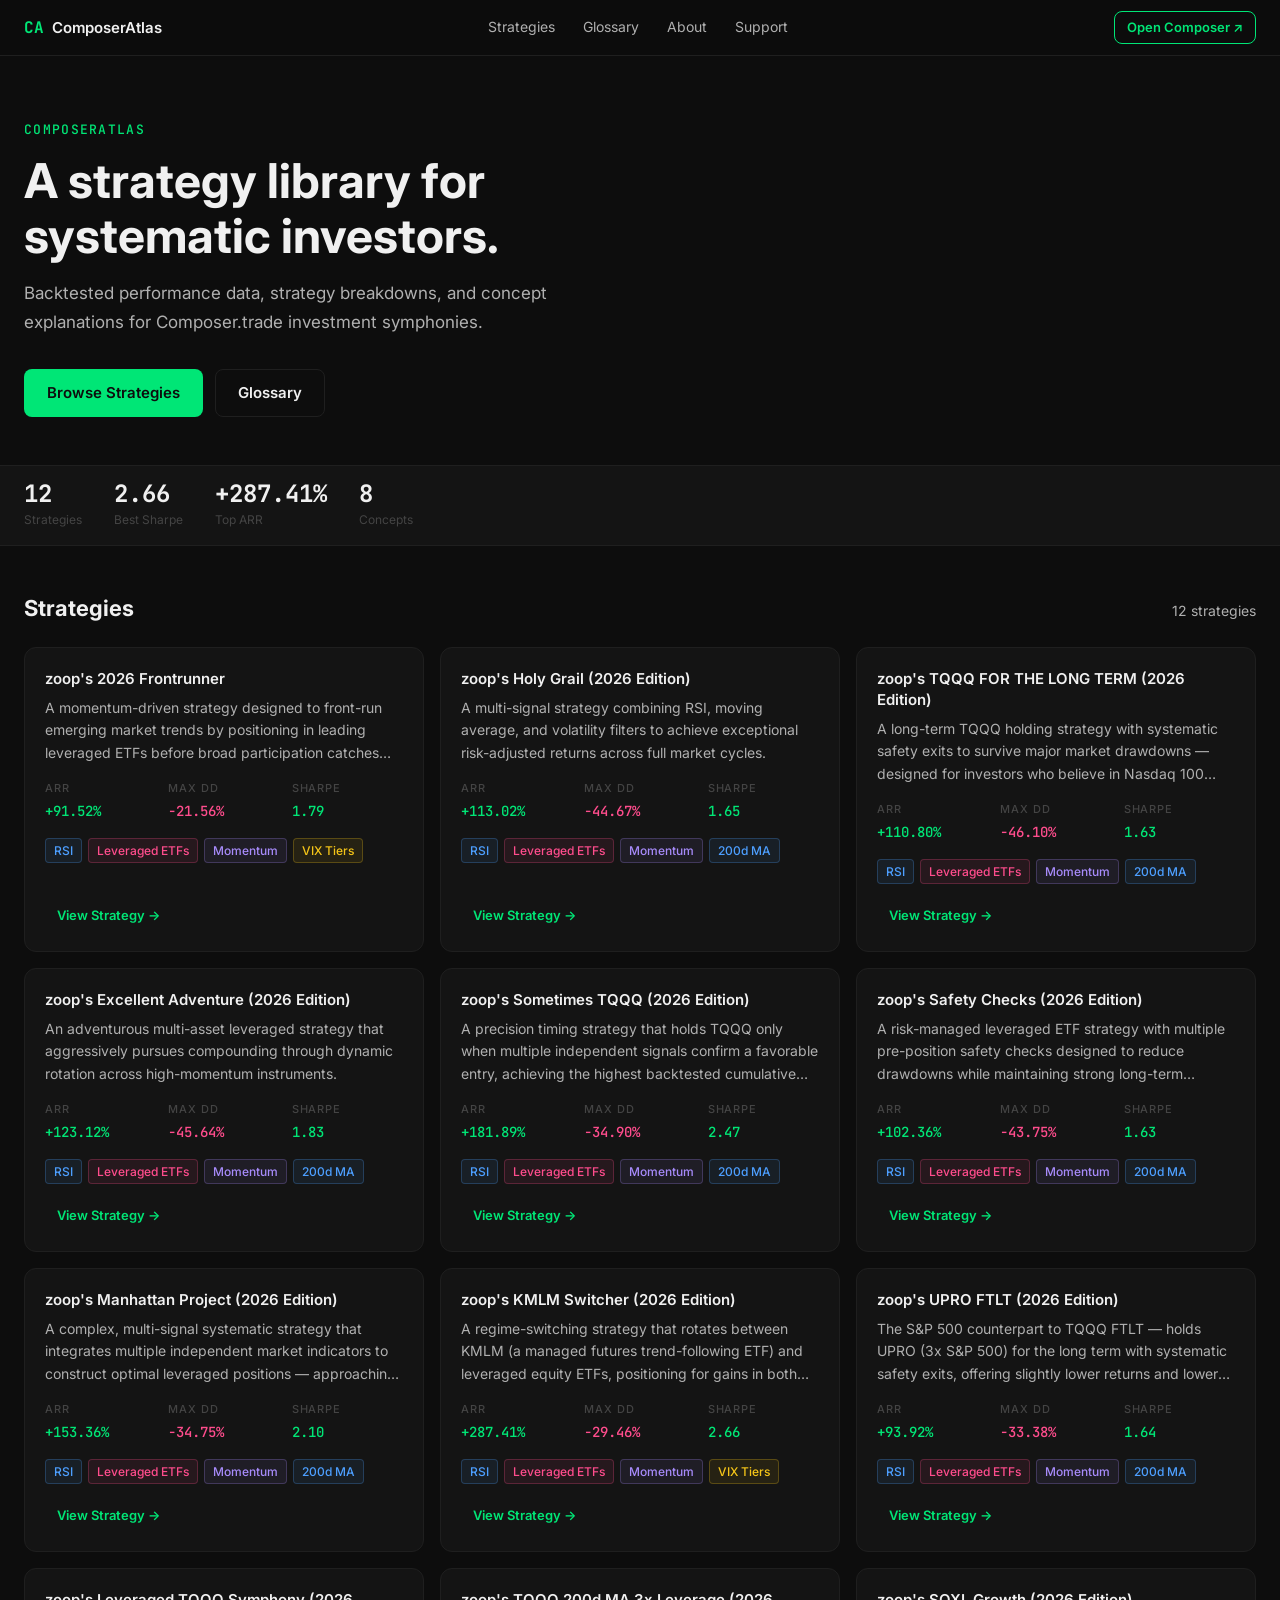
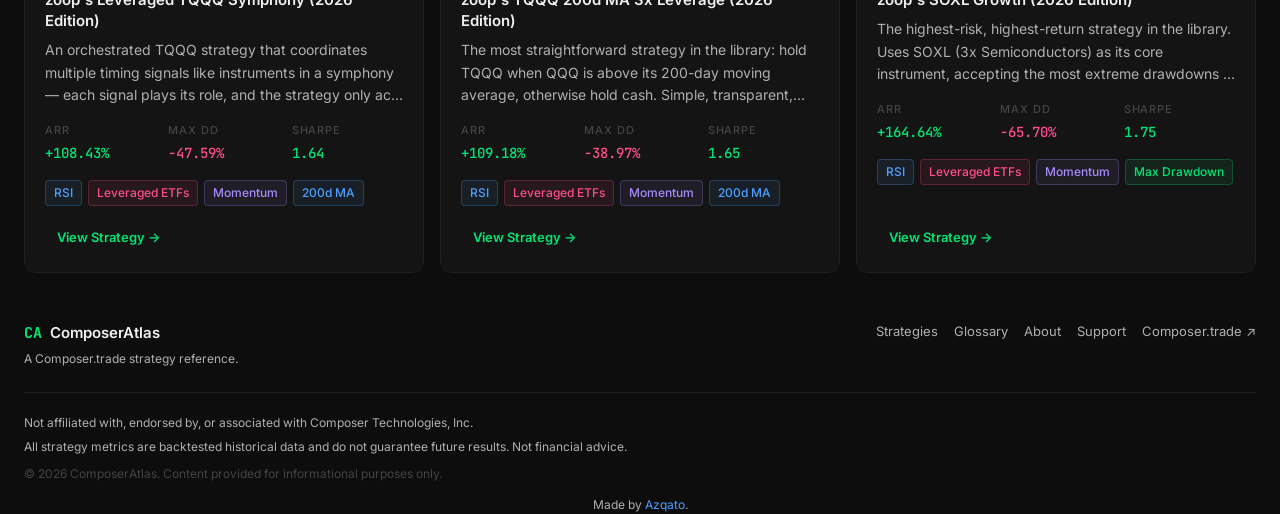
==== index.html @ 972b8866 "feat: initial launch -- ComposerAtlas v1.1.1 Full vanilla HTML/CSS/JS static site with 12 strategy b" ====
<!doctype html>
<html lang="en">
<head>
  <meta charset="UTF-8">
  <meta name="viewport" content="width=device-width, initial-scale=1.0">
  <meta name="description" content="A curated strategy library and education hub for Composer.trade systematic investing strategies.">
  <title>ComposerAtlas — Systematic Strategy Library</title>
  <link rel="icon" href="favicon.svg" type="image/svg+xml">
  <link rel="stylesheet" href="css/main.css">
</head>
<body>
  <nav class="nav" id="nav-root"></nav>

  <div class="page">
    <!-- Hero -->
    <section class="hero">
      <div class="container">
        <p class="hero-eyebrow">ComposerAtlas</p>
        <h1 class="hero-title">A strategy library for systematic investors.</h1>
        <p class="hero-desc">Backtested performance data, strategy breakdowns, and concept explanations for Composer.trade investment symphonies.</p>
        <div class="hero-actions">
          <a href="#strategies" class="btn btn-green btn-lg">Browse Strategies</a>
          <a id="hero-glossary-link" href="glossary/" class="btn btn-outline btn-lg">Glossary</a>
        </div>
      </div>
    </section>

    <!-- Stats bar -->
    <section class="stats-bar">
      <div class="container">
        <div class="stats-inner" id="stats-inner">
          <div>
            <p class="stat-value" id="stat-count">—</p>
            <p class="stat-label">Strategies</p>
          </div>
          <div>
            <p class="stat-value text-green" id="stat-sharpe">—</p>
            <p class="stat-label">Best Sharpe</p>
          </div>
          <div>
            <p class="stat-value text-green" id="stat-arr">—</p>
            <p class="stat-label">Top ARR</p>
          </div>
          <div>
            <p class="stat-value" id="stat-concepts">—</p>
            <p class="stat-label">Concepts</p>
          </div>
        </div>
      </div>
    </section>

    <!-- Strategy grid -->
    <section id="strategies" style="padding: 48px 0">
      <div class="container">
        <div class="section-header">
          <h2>Strategies</h2>
          <span class="section-count" id="strategy-count"></span>
        </div>
        <div class="grid-3" id="strategy-grid">
          <div class="loading"><div class="spinner"></div></div>
        </div>
      </div>
    </section>
  </div>

  <footer id="footer-root"></footer>

  <script src="data/strategies.js"></script>
  <script src="data/glossary.js"></script>
  <script src="js/app.js"></script>
  <script>
    (async function () {
      const strategies = await loadStrategies();

      // Stats
      document.getElementById('stat-count').textContent = strategies.length;
      document.getElementById('stat-sharpe').textContent = Math.max(...strategies.map(s => s.sharpe_ratio)).toFixed(2);
      document.getElementById('stat-arr').textContent = formatPct(Math.max(...strategies.map(s => s.annualized_rate_of_return)));
      document.getElementById('stat-concepts').textContent = '8';

      // Strategy grid
      const grid = document.getElementById('strategy-grid');
      grid.innerHTML = strategies.map(renderStrategyCard).join('');
      document.getElementById('strategy-count').textContent = `${strategies.length} strategies`;
    })().catch(err => {
      document.getElementById('strategy-grid').innerHTML = `
        <div class="error-state" style="grid-column:1/-1">
          <h2>Could not load strategies</h2>
          <p>${err.message}</p>
        </div>`;
    });
  </script>
</body>
</html>
---- css/main.css ----
/* =============================================
   ComposerAtlas — Main Stylesheet
   Dark design system with CSS custom properties
   ============================================= */

/* Google Fonts */
@import url('https://fonts.googleapis.com/css2?family=Inter:wght@400;500;600;700&family=JetBrains+Mono:wght@400;500;700&display=swap');

/* ---- Design Tokens ---- */
:root {
  --color-bg: #0d0d0d;
  --color-surface: #141414;
  --color-surface-raised: #1a1a1a;
  --color-border: #1f1f1f;
  --color-border-hover: #2e2e2e;
  --color-primary: #f0f0f0;
  --color-secondary: #b0b0b0;
  --color-disabled: #444444;
  --color-green: #00e676;
  --color-pink: #ff4d8d;
  --color-blue: #4d9fff;
  --color-yellow: #f5c518;
  --color-purple: #a78bfa;
  --font-sans: 'Inter', system-ui, -apple-system, sans-serif;
  --font-mono: 'JetBrains Mono', 'Fira Code', monospace;
  --radius-sm: 4px;
  --radius-md: 8px;
  --radius-lg: 12px;
  --nav-height: 56px;
  --max-width: 1280px;
  --page-px: 24px;
}

/* ---- Reset ---- */
*,
*::before,
*::after {
  box-sizing: border-box;
  margin: 0;
  padding: 0;
}

html {
  font-size: 16px;
  -webkit-font-smoothing: antialiased;
  -moz-osx-font-smoothing: grayscale;
}

body {
  background: var(--color-bg);
  color: var(--color-primary);
  font-family: var(--font-sans);
  font-size: 0.9375rem;
  line-height: 1.6;
  min-height: 100vh;
  display: flex;
  flex-direction: column;
}

a {
  color: inherit;
  text-decoration: none;
}

img,
svg {
  display: block;
  max-width: 100%;
}

ul,
ol {
  list-style: none;
}

button {
  font: inherit;
  cursor: pointer;
  background: none;
  border: none;
}

@media (prefers-reduced-motion: reduce) {
  *,
  *::before,
  *::after {
    transition-duration: 0.01ms !important;
    animation-duration: 0.01ms !important;
  }
}

/* ---- Layout ---- */
.container {
  width: 100%;
  max-width: var(--max-width);
  margin: 0 auto;
  padding: 0 var(--page-px);
}

.page {
  flex: 1;
  padding-top: var(--nav-height);
}

/* ---- Typography ---- */
h1 { font-size: 2rem; font-weight: 700; line-height: 1.2; }
h2 { font-size: 1.375rem; font-weight: 700; line-height: 1.3; }
h3 { font-size: 1.125rem; font-weight: 600; line-height: 1.4; }
h4 { font-size: 0.9375rem; font-weight: 600; }

p { color: var(--color-secondary); }

.text-primary { color: var(--color-primary); }
.text-secondary { color: var(--color-secondary); }
.text-disabled { color: var(--color-disabled); }
.text-green { color: var(--color-green); }
.text-pink { color: var(--color-pink); }
.text-blue { color: var(--color-blue); }
.text-yellow { color: var(--color-yellow); }
.text-purple { color: var(--color-purple); }
.font-mono { font-family: var(--font-mono); }

.label {
  font-size: 0.6875rem;
  font-weight: 500;
  text-transform: uppercase;
  letter-spacing: 0.08em;
  color: var(--color-disabled);
}

/* ---- Navigation ---- */
.nav {
  position: fixed;
  top: 0;
  left: 0;
  right: 0;
  z-index: 100;
  height: var(--nav-height);
  background: rgba(13, 13, 13, 0.95);
  backdrop-filter: blur(8px);
  border-bottom: 1px solid var(--color-border);
}

.nav-inner {
  display: flex;
  align-items: center;
  justify-content: space-between;
  height: 100%;
  max-width: var(--max-width);
  margin: 0 auto;
  padding: 0 var(--page-px);
  gap: 16px;
}

.nav-logo {
  display: flex;
  align-items: center;
  gap: 8px;
  font-weight: 600;
  font-size: 0.9375rem;
  color: var(--color-primary);
  transition: color 0.15s;
  flex-shrink: 0;
}

.nav-logo:hover { color: var(--color-green); }

.nav-logo-mark {
  font-family: var(--font-mono);
  font-weight: 700;
  font-size: 1rem;
  color: var(--color-green);
}

.nav-logo-text {
  display: none;
}

@media (min-width: 480px) {
  .nav-logo-text { display: inline; }
}

.nav-links {
  display: none;
  align-items: center;
  gap: 4px;
}

@media (min-width: 768px) {
  .nav-links { display: flex; }
}

.nav-link {
  display: inline-flex;
  align-items: center;
  padding: 6px 12px;
  border-radius: var(--radius-md);
  font-size: 0.875rem;
  color: var(--color-secondary);
  transition: color 0.15s, background 0.15s;
}

.nav-link:hover {
  color: var(--color-primary);
  background: var(--color-surface);
}

.nav-link.active {
  color: var(--color-primary);
  background: var(--color-surface);
}

.nav-actions {
  display: flex;
  align-items: center;
  gap: 8px;
}

.nav-cta {
  display: none;
}

@media (min-width: 768px) {
  .nav-cta { display: inline-flex; }
}

.nav-hamburger {
  display: flex;
  flex-direction: column;
  justify-content: center;
  gap: 5px;
  width: 36px;
  height: 36px;
  border-radius: var(--radius-md);
  padding: 8px;
  transition: background 0.15s;
  flex-shrink: 0;
}

.nav-hamburger:hover { background: var(--color-surface); }

.nav-hamburger span {
  display: block;
  height: 1.5px;
  width: 100%;
  background: var(--color-primary);
  border-radius: 2px;
  transition: transform 0.2s, opacity 0.2s;
}

.nav-hamburger[aria-expanded="true"] span:nth-child(1) {
  transform: translateY(6.5px) rotate(45deg);
}
.nav-hamburger[aria-expanded="true"] span:nth-child(2) {
  opacity: 0;
}
.nav-hamburger[aria-expanded="true"] span:nth-child(3) {
  transform: translateY(-6.5px) rotate(-45deg);
}

@media (min-width: 768px) {
  .nav-hamburger { display: none; }
}

/* Mobile nav drawer */
.nav-mobile {
  display: none;
  flex-direction: column;
  padding: 12px 16px 16px;
  border-top: 1px solid var(--color-border);
  background: var(--color-bg);
  gap: 2px;
}

.nav-mobile.open { display: flex; }

.mobile-nav-link {
  display: block;
  padding: 10px 12px;
  border-radius: var(--radius-md);
  font-size: 0.9375rem;
  color: var(--color-secondary);
  transition: color 0.15s, background 0.15s;
}

.mobile-nav-link:hover,
.mobile-nav-link.active {
  color: var(--color-primary);
  background: var(--color-surface);
}

.mobile-nav-cta {
  margin-top: 8px;
  justify-content: center;
}

/* ---- Buttons ---- */
.btn {
  display: inline-flex;
  align-items: center;
  gap: 6px;
  padding: 8px 16px;
  border-radius: var(--radius-md);
  font-size: 0.875rem;
  font-weight: 600;
  transition: opacity 0.15s, background 0.15s, color 0.15s, border-color 0.15s;
  cursor: pointer;
  white-space: nowrap;
}

.btn-green {
  background: var(--color-green);
  color: var(--color-bg);
  border: 1px solid transparent;
}

.btn-green:hover { opacity: 0.9; }

.btn-outline {
  background: transparent;
  color: var(--color-primary);
  border: 1px solid var(--color-border);
}

.btn-outline:hover {
  border-color: var(--color-border-hover);
  background: var(--color-surface);
}

.btn-outline-green {
  background: transparent;
  color: var(--color-green);
  border: 1px solid var(--color-green);
  font-size: 0.8125rem;
  padding: 5px 12px;
}

.btn-outline-green:hover {
  background: var(--color-green);
  color: var(--color-bg);
}

.btn-sm {
  padding: 5px 12px;
  font-size: 0.8125rem;
}

.btn-lg {
  padding: 11px 22px;
  font-size: 0.9375rem;
}

/* ---- Cards ---- */
.card {
  background: var(--color-surface);
  border: 1px solid var(--color-border);
  border-radius: var(--radius-lg);
  padding: 20px;
  transition: border-color 0.15s;
  display: flex;
  flex-direction: column;
}

.card:hover { border-color: var(--color-border-hover); }

.card-title {
  font-size: 0.9375rem;
  font-weight: 600;
  color: var(--color-primary);
  line-height: 1.4;
  margin-bottom: 8px;
  transition: color 0.15s;
}

.card:hover .card-title { color: var(--color-green); }

.card-desc {
  font-size: 0.875rem;
  color: var(--color-secondary);
  line-height: 1.6;
  display: -webkit-box;
  -webkit-line-clamp: 3;
  -webkit-box-orient: vertical;
  overflow: hidden;
  margin-bottom: 16px;
}

/* Strategy card metrics row */
.card-metrics {
  display: grid;
  grid-template-columns: repeat(3, 1fr);
  gap: 12px;
  margin-bottom: 16px;
}

.card-metric-label {
  font-size: 0.6875rem;
  font-weight: 500;
  text-transform: uppercase;
  letter-spacing: 0.08em;
  color: var(--color-disabled);
  margin-bottom: 2px;
}

.card-metric-value {
  font-family: var(--font-mono);
  font-size: 0.875rem;
  font-weight: 500;
}

/* Tags row */
.card-tags {
  display: flex;
  flex-wrap: wrap;
  gap: 6px;
  margin-bottom: 16px;
  min-height: 22px;
}

.card-footer {
  margin-top: auto;
}

/* ---- Tags (GlossaryTag pills) ---- */
.tag {
  display: inline-flex;
  align-items: center;
  padding: 2px 8px;
  border-radius: 4px;
  font-size: 0.75rem;
  font-weight: 500;
  border: 1px solid;
  transition: opacity 0.15s;
  cursor: pointer;
}

.tag:hover { opacity: 0.8; }

.tag-rsi, .tag-200d-ma { background: rgba(77, 159, 255, 0.08); color: var(--color-blue); border-color: rgba(77, 159, 255, 0.25); }
.tag-momentum { background: rgba(167, 139, 250, 0.08); color: var(--color-purple); border-color: rgba(167, 139, 250, 0.25); }
.tag-vix-tiers { background: rgba(245, 197, 24, 0.08); color: var(--color-yellow); border-color: rgba(245, 197, 24, 0.25); }
.tag-leveraged-etfs { background: rgba(255, 77, 141, 0.08); color: var(--color-pink); border-color: rgba(255, 77, 141, 0.25); }
.tag-sharpe-ratio, .tag-calmar-ratio, .tag-max-drawdown { background: rgba(0, 230, 118, 0.08); color: var(--color-green); border-color: rgba(0, 230, 118, 0.25); }
.tag-default { background: var(--color-surface-raised); color: var(--color-secondary); border-color: var(--color-border-hover); }

/* Category badge (ConceptCard) */
.badge {
  display: inline-flex;
  align-items: center;
  padding: 2px 8px;
  border-radius: 4px;
  font-size: 0.75rem;
  font-weight: 500;
  border: 1px solid;
}

.badge-indicator { background: rgba(77, 159, 255, 0.1); color: var(--color-blue); border-color: rgba(77, 159, 255, 0.2); }
.badge-risk-metric { background: rgba(255, 77, 141, 0.1); color: var(--color-pink); border-color: rgba(255, 77, 141, 0.2); }
.badge-asset-class { background: rgba(245, 197, 24, 0.1); color: var(--color-yellow); border-color: rgba(245, 197, 24, 0.2); }
.badge-strategy-concept { background: rgba(167, 139, 250, 0.1); color: var(--color-purple); border-color: rgba(167, 139, 250, 0.2); }

/* ---- Metrics Table ---- */
.metrics-section {
  margin-bottom: 20px;
}

.metrics-section-label {
  font-size: 0.6875rem;
  font-weight: 500;
  text-transform: uppercase;
  letter-spacing: 0.08em;
  color: var(--color-disabled);
  margin-bottom: 8px;
}

.metrics-table {
  border: 1px solid var(--color-border);
  border-radius: var(--radius-md);
  overflow: hidden;
}

.metrics-row {
  display: flex;
  align-items: center;
  justify-content: space-between;
  padding: 10px 16px;
  border-bottom: 1px solid var(--color-border);
}

.metrics-row:last-child { border-bottom: none; }

.metrics-row dt {
  font-size: 0.875rem;
  color: var(--color-secondary);
}

.metrics-row dd {
  font-family: var(--font-mono);
  font-size: 0.875rem;
  font-weight: 500;
}

/* ---- Grid layouts ---- */
.grid-3 {
  display: grid;
  grid-template-columns: 1fr;
  gap: 16px;
}

@media (min-width: 640px) {
  .grid-3 { grid-template-columns: repeat(2, 1fr); }
}

@media (min-width: 1024px) {
  .grid-3 { grid-template-columns: repeat(3, 1fr); }
}

.grid-2 {
  display: grid;
  grid-template-columns: 1fr;
  gap: 40px;
}

@media (min-width: 1024px) {
  .grid-2 { grid-template-columns: 2fr 1fr; }
}

/* ---- Detail page layout ---- */
.detail-main { min-width: 0; }

.detail-sidebar {
  display: flex;
  flex-direction: column;
  gap: 32px;
}

@media (min-width: 1024px) {
  .detail-sidebar-sticky {
    position: sticky;
    top: calc(var(--nav-height) + 20px);
  }
}

/* ---- Compact strategy list (sidebar) ---- */
.strategy-list-compact {
  border: 1px solid var(--color-border);
  border-radius: var(--radius-md);
  overflow: hidden;
}

.strategy-list-item {
  display: flex;
  align-items: center;
  justify-content: space-between;
  gap: 12px;
  padding: 10px 12px;
  border-bottom: 1px solid var(--color-border);
  transition: background 0.15s;
  color: var(--color-secondary);
  font-size: 0.875rem;
}

.strategy-list-item:last-child { border-bottom: none; }
.strategy-list-item:hover { background: var(--color-surface-raised); color: var(--color-primary); }

.strategy-list-item .arr {
  font-family: var(--font-mono);
  font-size: 0.8125rem;
  font-weight: 500;
  flex-shrink: 0;
}

/* ---- Hero section ---- */
.hero {
  padding: 64px 0 48px;
}

.hero-eyebrow {
  font-family: var(--font-mono);
  font-size: 0.8125rem;
  font-weight: 500;
  text-transform: uppercase;
  letter-spacing: 0.1em;
  color: var(--color-green);
  margin-bottom: 12px;
}

.hero-title {
  font-size: clamp(1.75rem, 4vw, 3rem);
  font-weight: 700;
  line-height: 1.15;
  color: var(--color-primary);
  margin-bottom: 16px;
  max-width: 600px;
}

.hero-desc {
  font-size: 1.0625rem;
  color: var(--color-secondary);
  line-height: 1.7;
  max-width: 540px;
  margin-bottom: 32px;
}

.hero-actions {
  display: flex;
  flex-wrap: wrap;
  gap: 12px;
}

/* ---- Stats bar ---- */
.stats-bar {
  border-top: 1px solid var(--color-border);
  border-bottom: 1px solid var(--color-border);
  background: var(--color-surface);
  padding: 16px 0;
}

.stats-inner {
  display: flex;
  flex-wrap: wrap;
  gap: 32px;
}

.stat-value {
  font-family: var(--font-mono);
  font-size: 1.5rem;
  font-weight: 700;
  color: var(--color-primary);
  line-height: 1;
}

.stat-label {
  font-size: 0.75rem;
  color: var(--color-disabled);
  margin-top: 4px;
}

/* ---- Section headings ---- */
.section-header {
  display: flex;
  align-items: baseline;
  justify-content: space-between;
  margin-bottom: 24px;
}

.section-header h2 { color: var(--color-primary); }

.section-count {
  font-size: 0.875rem;
  color: var(--color-secondary);
}

/* ---- Breadcrumb ---- */
.breadcrumb {
  display: flex;
  align-items: center;
  gap: 6px;
  font-size: 0.875rem;
  color: var(--color-secondary);
  margin-bottom: 24px;
  flex-wrap: wrap;
}

.breadcrumb-sep { color: var(--color-disabled); }

.breadcrumb a {
  color: var(--color-secondary);
  transition: color 0.15s;
}

.breadcrumb a:hover { color: var(--color-primary); }

.breadcrumb .current {
  color: var(--color-primary);
}

/* ---- Signals list ---- */
.signal-card {
  border: 1px solid var(--color-border);
  border-radius: var(--radius-md);
  padding: 16px;
  margin-bottom: 8px;
}

.signal-header {
  display: flex;
  align-items: center;
  gap: 10px;
  margin-bottom: 8px;
}

.signal-name {
  font-family: var(--font-mono);
  font-size: 0.875rem;
  font-weight: 600;
  color: var(--color-primary);
}

.signal-desc {
  font-size: 0.875rem;
  color: var(--color-secondary);
  line-height: 1.6;
}

/* ---- Risk profile box ---- */
.risk-box {
  background: var(--color-surface);
  border: 1px solid var(--color-border);
  border-radius: var(--radius-md);
  padding: 16px;
  font-size: 0.875rem;
  color: var(--color-secondary);
  line-height: 1.7;
}

/* ---- Prose (glossary content) ---- */
.prose h2 {
  font-size: 1.125rem;
  font-weight: 700;
  color: var(--color-primary);
  margin: 28px 0 12px;
}

.prose h2:first-child { margin-top: 0; }

.prose p {
  font-size: 0.9375rem;
  color: var(--color-secondary);
  line-height: 1.7;
  margin-bottom: 14px;
}

.prose p:last-child { margin-bottom: 0; }

.prose strong { color: var(--color-primary); font-weight: 600; }

.prose code {
  font-family: var(--font-mono);
  font-size: 0.875em;
  color: var(--color-green);
  background: rgba(0, 230, 118, 0.08);
  padding: 1px 5px;
  border-radius: 3px;
}

.prose pre {
  background: var(--color-surface);
  border: 1px solid var(--color-border);
  border-radius: var(--radius-md);
  padding: 16px;
  overflow-x: auto;
  margin: 16px 0;
  font-family: var(--font-mono);
  font-size: 0.8125rem;
  color: var(--color-primary);
  line-height: 1.6;
}

.prose pre code {
  background: none;
  padding: 0;
  color: inherit;
}

.prose table {
  width: 100%;
  border-collapse: collapse;
  margin: 16px 0;
  font-size: 0.875rem;
}

.prose th {
  text-align: left;
  padding: 8px 12px;
  background: var(--color-surface-raised);
  color: var(--color-primary);
  font-weight: 600;
  border-bottom: 1px solid var(--color-border);
}

.prose td {
  padding: 8px 12px;
  color: var(--color-secondary);
  border-bottom: 1px solid var(--color-border);
}

.prose ul {
  list-style: disc;
  padding-left: 20px;
  margin-bottom: 14px;
}

.prose li {
  color: var(--color-secondary);
  font-size: 0.9375rem;
  line-height: 1.7;
  margin-bottom: 6px;
}

/* ---- Formula box ---- */
.formula-box {
  background: var(--color-surface);
  border: 1px solid var(--color-border);
  border-radius: var(--radius-md);
  padding: 16px;
  margin-top: 16px;
}

.formula-label {
  font-size: 0.6875rem;
  font-weight: 500;
  text-transform: uppercase;
  letter-spacing: 0.08em;
  color: var(--color-disabled);
  margin-bottom: 6px;
}

.formula-value {
  font-family: var(--font-mono);
  font-size: 0.875rem;
  color: var(--color-green);
}

/* ---- Footer ---- */
.footer {
  border-top: 1px solid var(--color-border);
  background: var(--color-bg);
  margin-top: 64px;
  padding: 40px 0;
}

.footer-top {
  display: flex;
  flex-direction: column;
  gap: 24px;
  margin-bottom: 24px;
}

@media (min-width: 640px) {
  .footer-top {
    flex-direction: row;
    align-items: flex-start;
    justify-content: space-between;
  }
}

.footer-logo {
  display: flex;
  align-items: center;
  gap: 8px;
  font-weight: 600;
  color: var(--color-primary);
  transition: color 0.15s;
}

.footer-logo:hover { color: var(--color-green); }

.footer-logo-mark {
  font-family: var(--font-mono);
  font-weight: 700;
  color: var(--color-green);
}

.footer-tagline {
  font-size: 0.75rem;
  color: var(--color-secondary);
  margin-top: 4px;
}

.footer-links {
  display: flex;
  flex-wrap: wrap;
  gap: 16px;
}

.footer-links a {
  font-size: 0.8125rem;
  color: var(--color-secondary);
  transition: color 0.15s;
}

.footer-links a:hover { color: var(--color-primary); }

.footer-bottom {
  border-top: 1px solid var(--color-border);
  padding-top: 20px;
}

.footer-disclaimer {
  font-size: 0.75rem;
  color: var(--color-secondary);
  line-height: 1.6;
}

.footer-disclaimer p { margin-bottom: 4px; color: var(--color-secondary); }
.footer-disclaimer p:last-child { margin-bottom: 0; }

/* ---- Loading state ---- */
.loading {
  display: flex;
  align-items: center;
  justify-content: center;
  min-height: 400px;
}

.spinner {
  width: 32px;
  height: 32px;
  border: 2px solid var(--color-border);
  border-top-color: var(--color-green);
  border-radius: 50%;
  animation: spin 0.6s linear infinite;
}

@keyframes spin {
  to { transform: rotate(360deg); }
}

/* ---- Error state ---- */
.error-state {
  display: flex;
  flex-direction: column;
  align-items: center;
  justify-content: center;
  min-height: 400px;
  text-align: center;
  gap: 12px;
}

.error-state h2 { color: var(--color-primary); }
.error-state p { color: var(--color-secondary); }

/* ---- 404 / empty state ---- */
.empty-state {
  display: flex;
  flex-direction: column;
  align-items: center;
  justify-content: center;
  min-height: 50vh;
  text-align: center;
  gap: 16px;
  padding: 48px 24px;
}

.empty-eyebrow {
  font-family: var(--font-mono);
  font-size: 0.875rem;
  font-weight: 700;
  color: var(--color-green);
  text-transform: uppercase;
  letter-spacing: 0.1em;
}

.empty-title {
  font-size: 2rem;
  font-weight: 700;
  color: var(--color-primary);
}

.empty-desc { max-width: 380px; }

.empty-actions {
  display: flex;
  flex-wrap: wrap;
  gap: 12px;
  justify-content: center;
  margin-top: 8px;
}

/* ---- Section padding ---- */
.py-12 { padding-top: 48px; padding-bottom: 48px; }
.mt-8 { margin-top: 32px; }
.mb-4 { margin-bottom: 16px; }
.mb-6 { margin-bottom: 24px; }
.mb-8 { margin-bottom: 32px; }
.mb-10 { margin-bottom: 40px; }

/* ---- About page prose ---- */
.about-content {
  max-width: 720px;
}

.about-content h2 {
  color: var(--color-primary);
  margin-top: 40px;
  margin-bottom: 12px;
  font-size: 1.25rem;
}

.about-content p {
  font-size: 0.9375rem;
  color: var(--color-secondary);
  line-height: 1.75;
  margin-bottom: 16px;
}

.about-content ul {
  list-style: disc;
  padding-left: 20px;
  margin-bottom: 16px;
}

.about-content li {
  font-size: 0.9375rem;
  color: var(--color-secondary);
  line-height: 1.7;
  margin-bottom: 6px;
}

.about-content strong { color: var(--color-primary); }

.about-content a {
  color: var(--color-green);
  transition: opacity 0.15s;
}

.about-content a:hover { opacity: 0.8; }
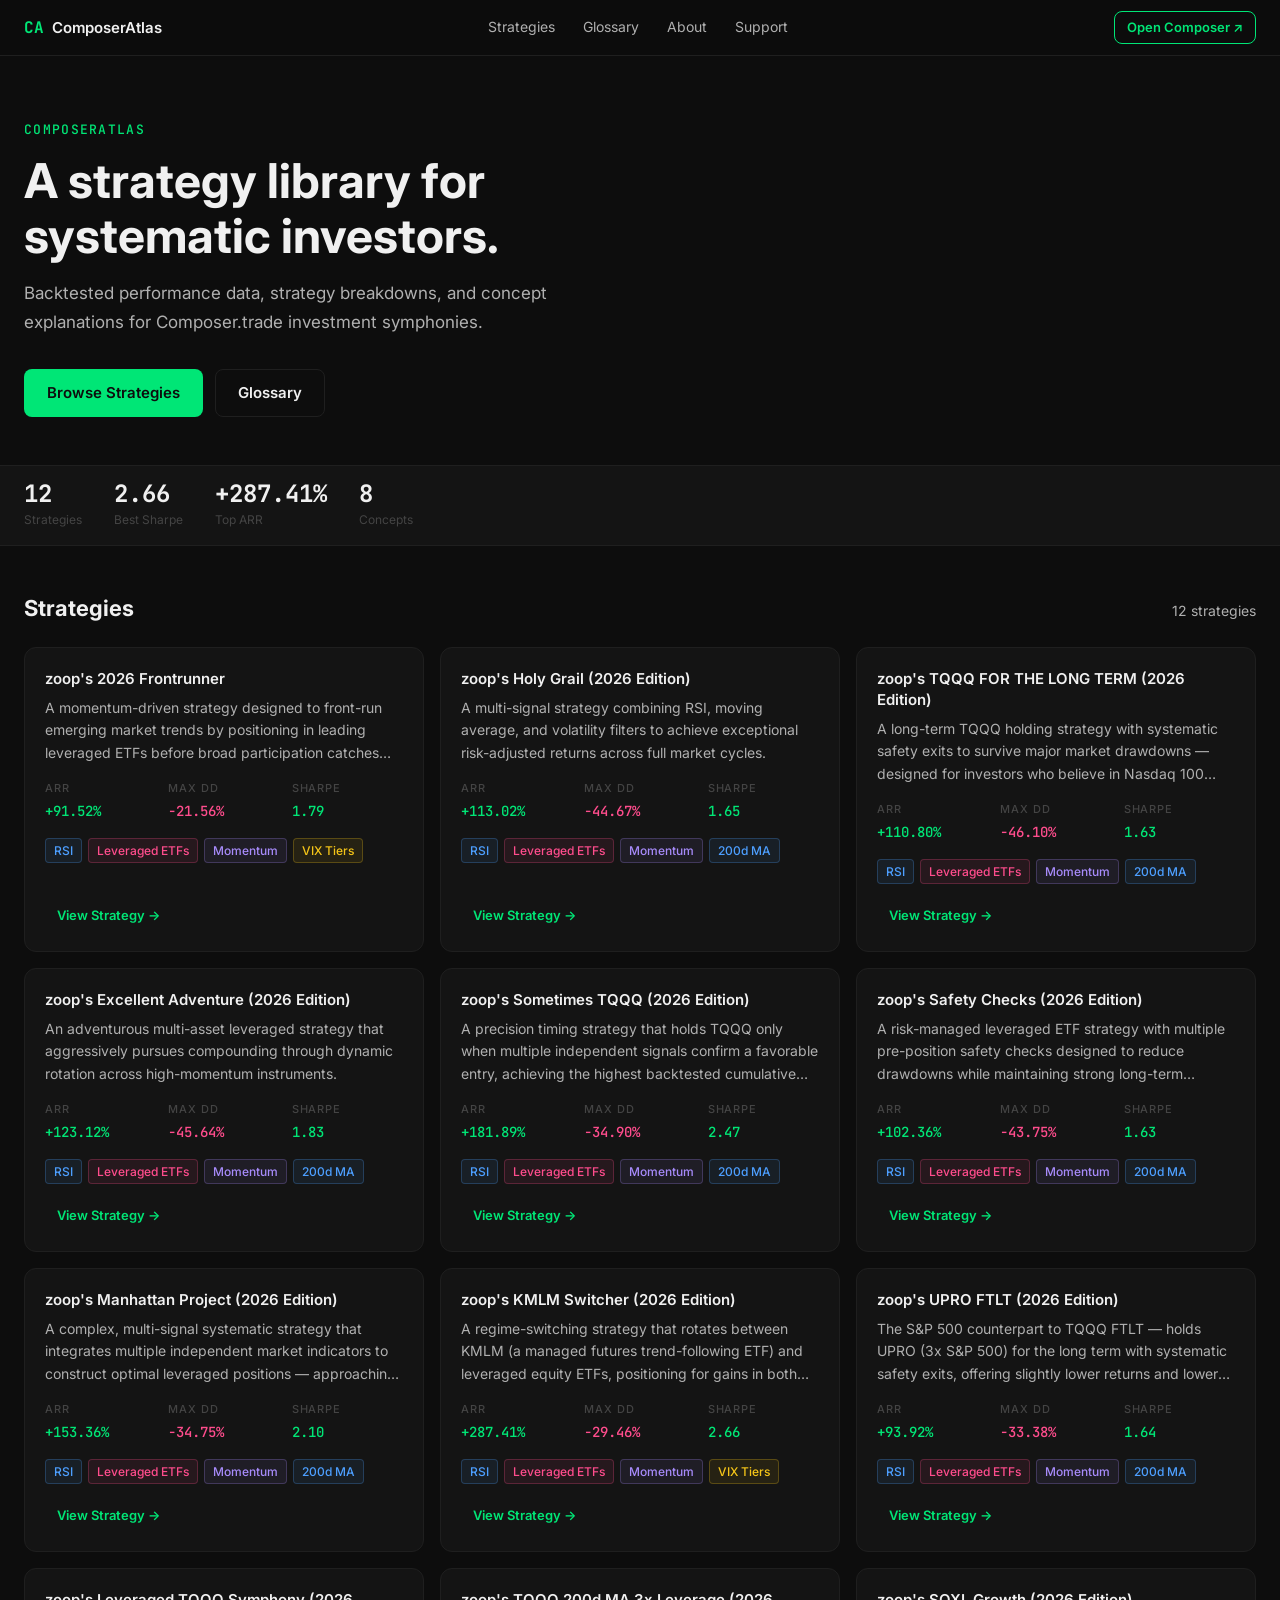
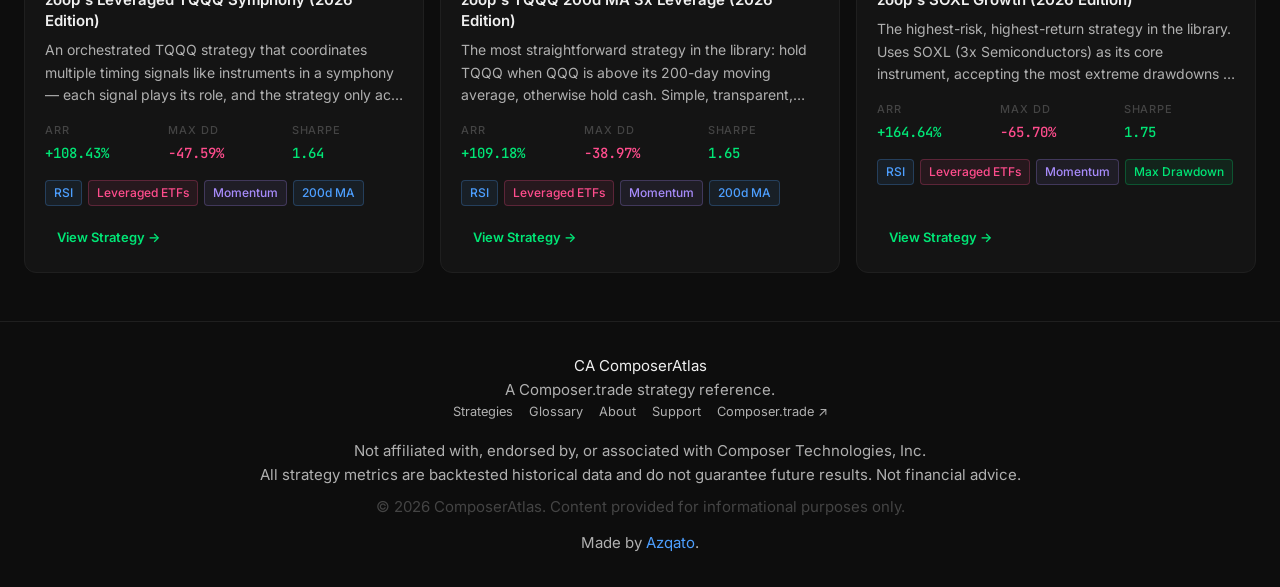
==== commit 5cd04b64: "docs: full documentation audit + fix stats bar color consistency Updated all 8 stale docs in docs/ t" ====
--- a/index.html
+++ b/index.html
@@ -20,7 +20,7 @@
         <p class="hero-desc">Backtested performance data, strategy breakdowns, and concept explanations for Composer.trade investment symphonies.</p>
         <div class="hero-actions">
           <a href="#strategies" class="btn btn-green btn-lg">Browse Strategies</a>
-          <a id="hero-glossary-link" href="glossary/" class="btn btn-outline btn-lg">Glossary</a>
+          <a id="hero-glossary-link" href="#" class="btn btn-outline btn-lg">Glossary</a>
         </div>
       </div>
     </section>
@@ -34,11 +34,11 @@
             <p class="stat-label">Strategies</p>
           </div>
           <div>
-            <p class="stat-value text-green" id="stat-sharpe">—</p>
+            <p class="stat-value" id="stat-sharpe">—</p>
             <p class="stat-label">Best Sharpe</p>
           </div>
           <div>
-            <p class="stat-value text-green" id="stat-arr">—</p>
+            <p class="stat-value" id="stat-arr">—</p>
             <p class="stat-label">Top ARR</p>
           </div>
           <div>
@@ -70,6 +70,8 @@
   <script src="js/app.js"></script>
   <script>
     (async function () {
+      document.getElementById('hero-glossary-link').href = u('/glossary/');
+
       const strategies = await loadStrategies();
 
       // Stats
--- a/css/main.css
+++ b/css/main.css
@@ -823,78 +823,48 @@
 }
 
 /* ---- Footer ---- */
-.footer {
+footer {
   border-top: 1px solid var(--color-border);
   background: var(--color-bg);
-  margin-top: 64px;
-  padding: 40px 0;
-}
-
-.footer-top {
-  display: flex;
-  flex-direction: column;
-  gap: 24px;
-  margin-bottom: 24px;
-}
-
-@media (min-width: 640px) {
-  .footer-top {
-    flex-direction: row;
-    align-items: flex-start;
-    justify-content: space-between;
-  }
-}
-
-.footer-logo {
-  display: flex;
-  align-items: center;
-  gap: 8px;
-  font-weight: 600;
-  color: var(--color-primary);
+  padding: 2rem;
+  text-align: center;
+}
+
+.footer-links {
+  display: flex;
+  flex-wrap: wrap;
+  justify-content: center;
+  gap: 16px;
+  margin-bottom: 1rem;
+}
+
+.footer-links a {
+  font-size: 0.8rem;
+  color: var(--color-secondary);
   transition: color 0.15s;
 }
 
-.footer-logo:hover { color: var(--color-green); }
-
-.footer-logo-mark {
-  font-family: var(--font-mono);
-  font-weight: 700;
-  color: var(--color-green);
-}
-
-.footer-tagline {
+.footer-links a:hover { color: var(--color-primary); }
+
+.footer-legal {
   font-size: 0.75rem;
   color: var(--color-secondary);
-  margin-top: 4px;
-}
-
-.footer-links {
-  display: flex;
-  flex-wrap: wrap;
-  gap: 16px;
-}
-
-.footer-links a {
-  font-size: 0.8125rem;
-  color: var(--color-secondary);
-  transition: color 0.15s;
-}
-
-.footer-links a:hover { color: var(--color-primary); }
-
-.footer-bottom {
-  border-top: 1px solid var(--color-border);
-  padding-top: 20px;
-}
-
-.footer-disclaimer {
+  line-height: 1.6;
+  max-width: 560px;
+  margin: 0 auto 0.5rem;
+}
+
+.footer-copy {
   font-size: 0.75rem;
   color: var(--color-secondary);
-  line-height: 1.6;
-}
-
-.footer-disclaimer p { margin-bottom: 4px; color: var(--color-secondary); }
-.footer-disclaimer p:last-child { margin-bottom: 0; }
+}
+
+.footer-copy a {
+  color: var(--color-blue);
+  text-decoration: none;
+}
+
+.footer-copy a:hover { color: var(--color-primary); }
 
 /* ---- Loading state ---- */
 .loading {
